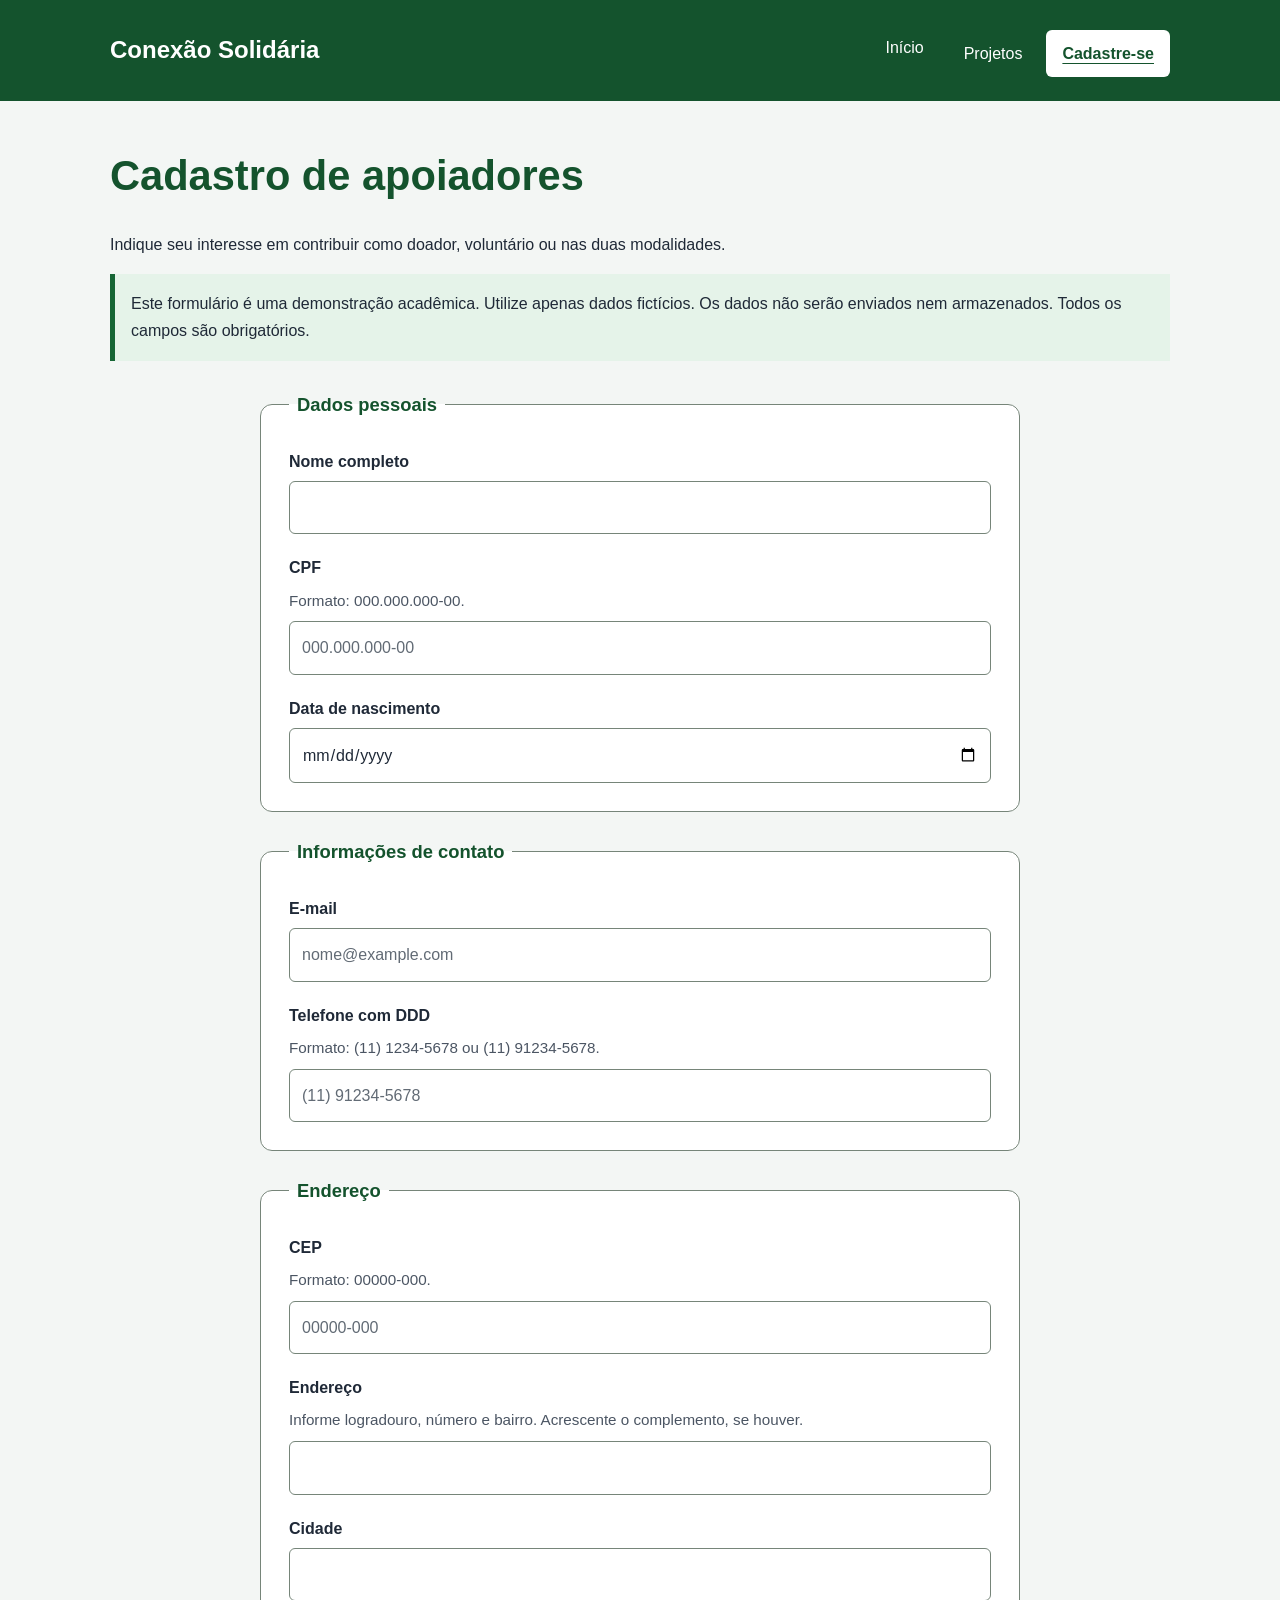
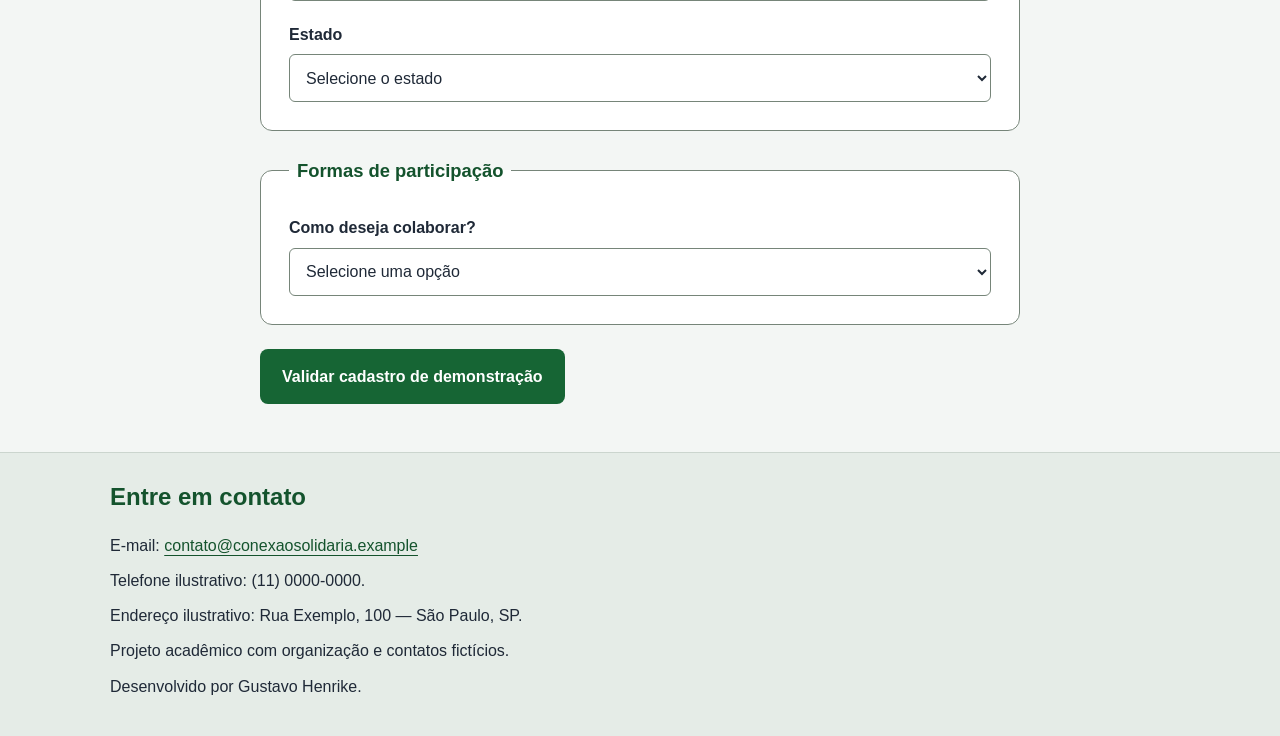
==== cadastro.html @ 3702cf41 "Adiciona páginas, estilos, scripts e imagens" ====
<!DOCTYPE html>
<html lang="pt-BR">
<head>
  <meta charset="UTF-8">
  <meta name="viewport" content="width=device-width, initial-scale=1.0">
  <meta name="description"
    content="Formulário demonstrativo de cadastro de apoiadores da Conexão Solidária.">
  <title>Conexão Solidária | Cadastro</title>
  <link rel="stylesheet" href="css/styles.css">
  <script src="js/script.js" defer></script>
</head>

<body>
  <a class="pular-conteudo" href="#conteudo">Ir para o conteúdo</a>

  <header>
    <p class="nome-ong">Conexão Solidária</p>

    <nav aria-label="Navegação principal">
      <ul>
        <li><a href="index.html">Início</a></li>
        <li><a href="projetos.html">Projetos</a></li>
        <li>
          <a href="cadastro.html" aria-current="page">Cadastre-se</a>
        </li>
      </ul>
    </nav>
  </header>

  <main id="conteudo">
    <h1>Cadastro de apoiadores</h1>
    <p>
      Indique seu interesse em contribuir como doador,
      voluntário ou nas duas modalidades.
    </p>
    <p id="aviso-cadastro">
      Este formulário é uma demonstração acadêmica.
      Utilize apenas dados fictícios. Os dados não serão
      enviados nem armazenados. Todos os campos são obrigatórios.
    </p>

    <noscript>
      <p>
        Ative o JavaScript para testar o formulário.
        O botão de demonstração permanece desativado sem ele.
      </p>
    </noscript>

    <form id="form-cadastro" aria-describedby="aviso-cadastro">
      <fieldset>
        <legend>Dados pessoais</legend>

        <div class="campo">
          <label for="nome">Nome completo</label>
          <input
            type="text"
            id="nome"
            name="nome"
            autocomplete="name"
            minlength="3"
            maxlength="120"
            required
          >
        </div>

        <div class="campo">
          <label for="cpf">CPF</label>
          <p id="cpf-ajuda">Formato: 000.000.000-00.</p>
          <input
            type="text"
            id="cpf"
            name="cpf"
            inputmode="numeric"
            minlength="14"
            maxlength="14"
            pattern="[0-9]{3}\.[0-9]{3}\.[0-9]{3}\-[0-9]{2}"
            placeholder="000.000.000-00"
            title="Informe o CPF no formato 000.000.000-00."
            aria-describedby="cpf-ajuda"
            required
          >
        </div>

        <div class="campo">
          <label for="nascimento">Data de nascimento</label>
          <input
            type="date"
            id="nascimento"
            name="nascimento"
            autocomplete="bday"
            required
          >
        </div>
      </fieldset>

      <fieldset>
        <legend>Informações de contato</legend>

        <div class="campo">
          <label for="email">E-mail</label>
          <input
            type="email"
            id="email"
            name="email"
            autocomplete="email"
            maxlength="254"
            placeholder="nome@example.com"
            required
          >
        </div>

        <div class="campo">
          <label for="telefone">Telefone com DDD</label>
          <p id="telefone-ajuda">
            Formato: (11) 1234-5678 ou (11) 91234-5678.
          </p>
          <input
            type="tel"
            id="telefone"
            name="telefone"
            autocomplete="tel"
            minlength="14"
            maxlength="15"
            pattern="\([0-9]{2}\) [0-9]{4,5}\-[0-9]{4}"
            placeholder="(11) 91234-5678"
            title="Informe o DDD e o telefone no formato indicado."
            aria-describedby="telefone-ajuda"
            required
          >
        </div>
      </fieldset>

      <fieldset>
        <legend>Endereço</legend>

        <div class="campo">
          <label for="cep">CEP</label>
          <p id="cep-ajuda">Formato: 00000-000.</p>
          <input
            type="text"
            id="cep"
            name="cep"
            inputmode="numeric"
            autocomplete="postal-code"
            minlength="9"
            maxlength="9"
            pattern="[0-9]{5}\-[0-9]{3}"
            placeholder="00000-000"
            title="Informe o CEP no formato 00000-000."
            aria-describedby="cep-ajuda"
            required
          >
        </div>

        <div class="campo">
          <label for="endereco">Endereço</label>
          <p id="endereco-ajuda">
            Informe logradouro, número e bairro.
            Acrescente o complemento, se houver.
          </p>
          <input
            type="text"
            id="endereco"
            name="endereco"
            maxlength="200"
            aria-describedby="endereco-ajuda"
            required
          >
        </div>

        <div class="campo">
          <label for="cidade">Cidade</label>
          <input
            type="text"
            id="cidade"
            name="cidade"
            autocomplete="address-level2"
            maxlength="100"
            required
          >
        </div>

        <div class="campo">
          <label for="estado">Estado</label>
          <select
            id="estado"
            name="estado"
            autocomplete="address-level1"
            required
          >
            <option value="">Selecione o estado</option>
            <option value="AC">Acre</option>
            <option value="AL">Alagoas</option>
            <option value="AP">Amapá</option>
            <option value="AM">Amazonas</option>
            <option value="BA">Bahia</option>
            <option value="CE">Ceará</option>
            <option value="DF">Distrito Federal</option>
            <option value="ES">Espírito Santo</option>
            <option value="GO">Goiás</option>
            <option value="MA">Maranhão</option>
            <option value="MT">Mato Grosso</option>
            <option value="MS">Mato Grosso do Sul</option>
            <option value="MG">Minas Gerais</option>
            <option value="PA">Pará</option>
            <option value="PB">Paraíba</option>
            <option value="PR">Paraná</option>
            <option value="PE">Pernambuco</option>
            <option value="PI">Piauí</option>
            <option value="RJ">Rio de Janeiro</option>
            <option value="RN">Rio Grande do Norte</option>
            <option value="RS">Rio Grande do Sul</option>
            <option value="RO">Rondônia</option>
            <option value="RR">Roraima</option>
            <option value="SC">Santa Catarina</option>
            <option value="SP">São Paulo</option>
            <option value="SE">Sergipe</option>
            <option value="TO">Tocantins</option>
          </select>
        </div>
      </fieldset>

      <fieldset>
        <legend>Formas de participação</legend>

        <div class="campo">
          <label for="participacao">Como deseja colaborar?</label>
          <select id="participacao" name="participacao" required>
            <option value="">Selecione uma opção</option>
            <option value="doador">Doador</option>
            <option value="voluntario">Voluntário</option>
            <option value="ambos">Doador e voluntário</option>
          </select>
        </div>
      </fieldset>

      <button
        class="botao"
        type="button"
        id="botao-cadastro"
        disabled
      >
        Validar cadastro de demonstração
      </button>

      <p id="mensagem-cadastro" role="status"></p>
    </form>
  </main>

  <footer>
    <h2>Entre em contato</h2>

    <address>
      <p>
        E-mail:
        <a href="mailto:contato@conexaosolidaria.example">
          contato@conexaosolidaria.example
        </a>
      </p>
      <p>Telefone ilustrativo: (11) 0000-0000.</p>
      <p>Endereço ilustrativo: Rua Exemplo, 100 — São Paulo, SP.</p>
    </address>

    <p>Projeto acadêmico com organização e contatos fictícios.</p>
    <p>Desenvolvido por Gustavo Henrike.</p>
  </footer>
</body>
</html>
---- css/styles.css ----
/* Cores e medidas compartilhadas */
:root {
  --cor-primaria: #166534;
  --cor-primaria-escura: #14532d;
  --cor-fundo: #f3f6f4;
  --cor-superficie: #ffffff;
  --cor-texto: #1f2937;
  --cor-secundaria: #4b5563;
  --cor-borda: #768579;
  --cor-foco: #1d4ed8;
  --raio: 12px;
}

/* Configurações gerais */
* {
  box-sizing: border-box;
}

body {
  margin: 0;
  font-family: Arial, Helvetica, sans-serif;
  font-size: 1rem;
  line-height: 1.7;
  color: var(--cor-texto);
  background-color: var(--cor-fundo);
}

h1,
h2,
h3 {
  line-height: 1.3;
}

h1 {
  margin-top: 0;
  font-size: clamp(1.8rem, 4vw, 2.6rem);
  color: var(--cor-primaria-escura);
}

h2 {
  font-size: 1.5rem;
  color: var(--cor-primaria-escura);
}

h3 {
  font-size: 1.2rem;
}

p,
li,
a {
  overflow-wrap: anywhere;
}

a {
  color: var(--cor-primaria-escura);
  text-underline-offset: 4px;
}

a:hover {
  text-decoration-thickness: 3px;
}

a:focus-visible,
button:focus-visible,
input:focus-visible,
select:focus-visible {
  outline: 3px solid var(--cor-foco);
  outline-offset: 4px;
}

/* Atalho acessível pelo teclado */
.pular-conteudo {
  position: absolute;
  top: 12px;
  left: 12px;
  z-index: 10;
  padding: 12px 18px;
  color: var(--cor-texto);
  background-color: var(--cor-superficie);
  border: 2px solid var(--cor-foco);
  border-radius: 6px;
  transform: translateY(-200%);
}

.pular-conteudo:focus {
  transform: translateY(0);
}

/* Cabeçalho e navegação */
header {
  padding: 24px max(20px, calc((100% - 1060px) / 2));
  color: #ffffff;
  background-color: var(--cor-primaria-escura);
}

.nome-ong {
  margin: 0;
  font-size: 1.5rem;
  font-weight: bold;
}

nav ul {
  display: flex;
  flex-wrap: wrap;
  gap: 8px;
  margin: 16px 0 0;
  padding: 0;
  list-style: none;
}

nav a {
  display: block;
  padding: 10px 16px;
  color: #ffffff;
  border-radius: 6px;
  text-decoration: none;
}

nav a:hover {
  color: var(--cor-primaria-escura);
  background-color: #dcfce7;
}

nav a[aria-current="page"] {
  color: var(--cor-primaria-escura);
  background-color: #ffffff;
  font-weight: bold;
  text-decoration: underline;
}

header a:focus-visible {
  outline-color: #ffffff;
}

/* Conteúdo das páginas */
main {
  width: min(100% - 32px, 1060px);
  margin: 32px auto;
}

section {
  margin-top: 24px;
  padding: 24px;
  background-color: var(--cor-superficie);
  border-radius: var(--raio);
  box-shadow: 0 3px 12px rgb(0 0 0 / 6%);
}

section > h2 {
  margin-top: 0;
}

section > :last-child {
  margin-bottom: 0;
}

li + li {
  margin-top: 6px;
}

/* Imagem institucional */
picture {
  display: block;
}

.imagem-apresentacao {
  display: block;
  max-width: 100%;
  height: auto;
  margin: 20px auto 0;
  border-radius: var(--raio);
}

/* Projetos sociais */
.lista-projetos {
  display: grid;
  gap: 20px;
}

.card {
  min-width: 0;
  padding: 20px;
  border: 1px solid #cbd5ce;
  border-top: 5px solid var(--cor-primaria);
  border-radius: 8px;
  background-color: #f8faf8;
}

.card h3 {
  margin-top: 0;
  color: var(--cor-primaria-escura);
}

.card p {
  margin-bottom: 0;
}

/* Links de ação e botão do formulário */
.botao {
  display: inline-block;
  max-width: 100%;
  padding: 12px 20px;
  border: 2px solid transparent;
  border-radius: 8px;
  font: inherit;
  font-weight: bold;
  text-align: center;
  text-decoration: none;
  color: #ffffff;
  background-color: var(--cor-primaria);
  cursor: pointer;
}

.botao:hover {
  background-color: var(--cor-primaria-escura);
  text-decoration: underline;
}

.botao:disabled {
  color: #ffffff;
  background-color: #4b5563;
  cursor: not-allowed;
}

/* Formulário */
#aviso-cadastro {
  padding: 16px;
  border-left: 5px solid var(--cor-primaria);
  background-color: #e5f3e9;
}

form {
  max-width: 760px;
  margin: 28px auto;
}

fieldset {
  min-width: 0;
  margin: 0 0 24px;
  padding: 20px;
  border: 1px solid var(--cor-borda);
  border-radius: var(--raio);
  background-color: var(--cor-superficie);
}

legend {
  max-width: 100%;
  padding: 0 8px;
  font-size: 1.15rem;
  font-weight: bold;
  color: var(--cor-primaria-escura);
}

.campo + .campo {
  margin-top: 20px;
}

label {
  display: block;
  margin-bottom: 6px;
  font-weight: bold;
}

.campo p {
  margin: 0 0 8px;
  font-size: 0.95rem;
  color: var(--cor-secundaria);
}

input,
select {
  display: block;
  width: 100%;
  min-width: 0;
  min-height: 48px;
  padding: 12px;
  border: 1px solid var(--cor-borda);
  border-radius: 6px;
  font: inherit;
  color: var(--cor-texto);
  background-color: var(--cor-superficie);
}

input::placeholder {
  color: #626b75;
  opacity: 1;
}

input:focus,
select:focus {
  border-color: var(--cor-foco);
}

#mensagem-cadastro:empty {
  display: none;
}

#mensagem-cadastro:not(:empty) {
  padding: 16px;
  border-left: 5px solid var(--cor-primaria);
  border-radius: 6px;
  color: var(--cor-primaria-escura);
  background-color: #dcfce7;
}

/* Rodapé */
footer {
  padding: 28px max(20px, calc((100% - 1060px) / 2));
  border-top: 1px solid #cbd5ce;
  background-color: #e5ece7;
}

footer h2 {
  margin-top: 0;
}

address {
  font-style: normal;
}

footer p {
  margin: 8px 0;
}

/* Adaptação para telas maiores */
@media (min-width: 768px) {
  header {
    display: flex;
    align-items: center;
    justify-content: space-between;
    gap: 24px;
  }

  nav ul {
    margin-top: 0;
  }

  .lista-projetos {
    grid-template-columns: repeat(3, minmax(0, 1fr));
  }

  main {
    margin-top: 48px;
    margin-bottom: 48px;
  }

  section,
  fieldset {
    padding: 28px;
  }
}
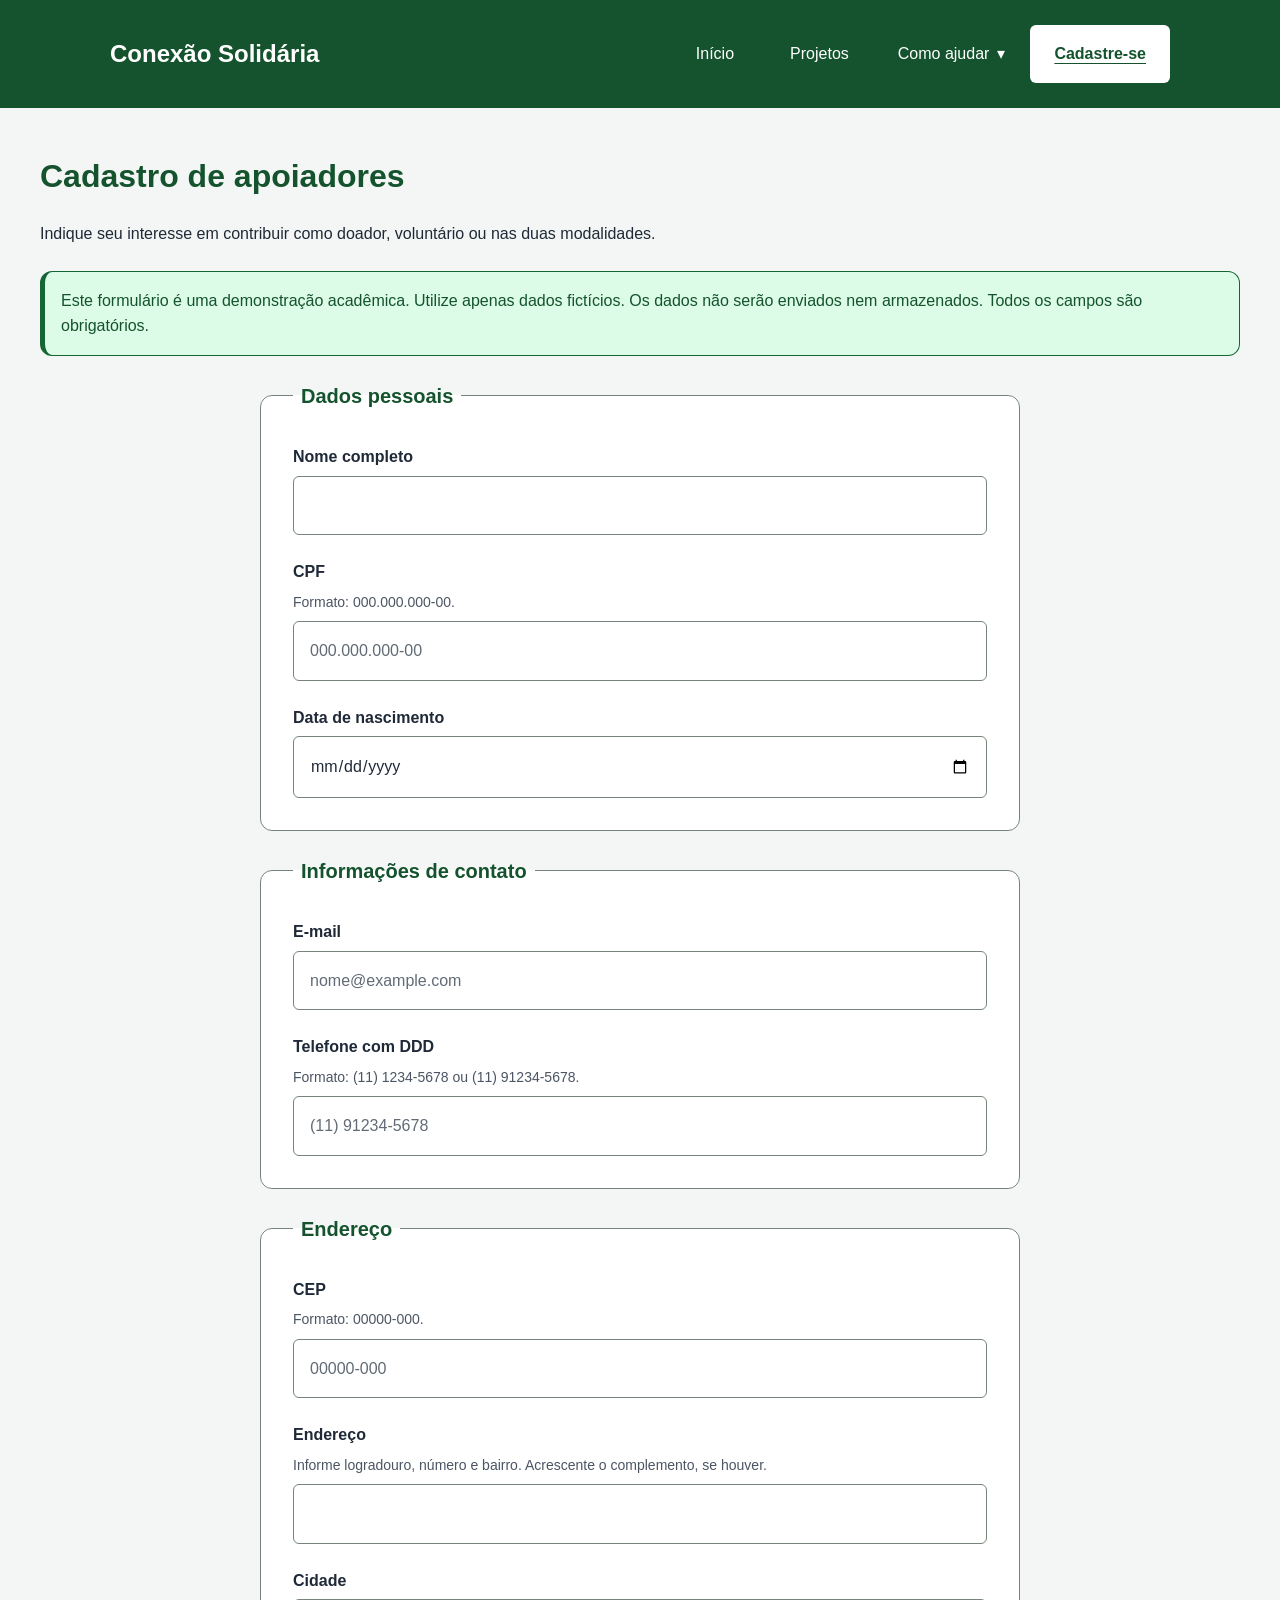
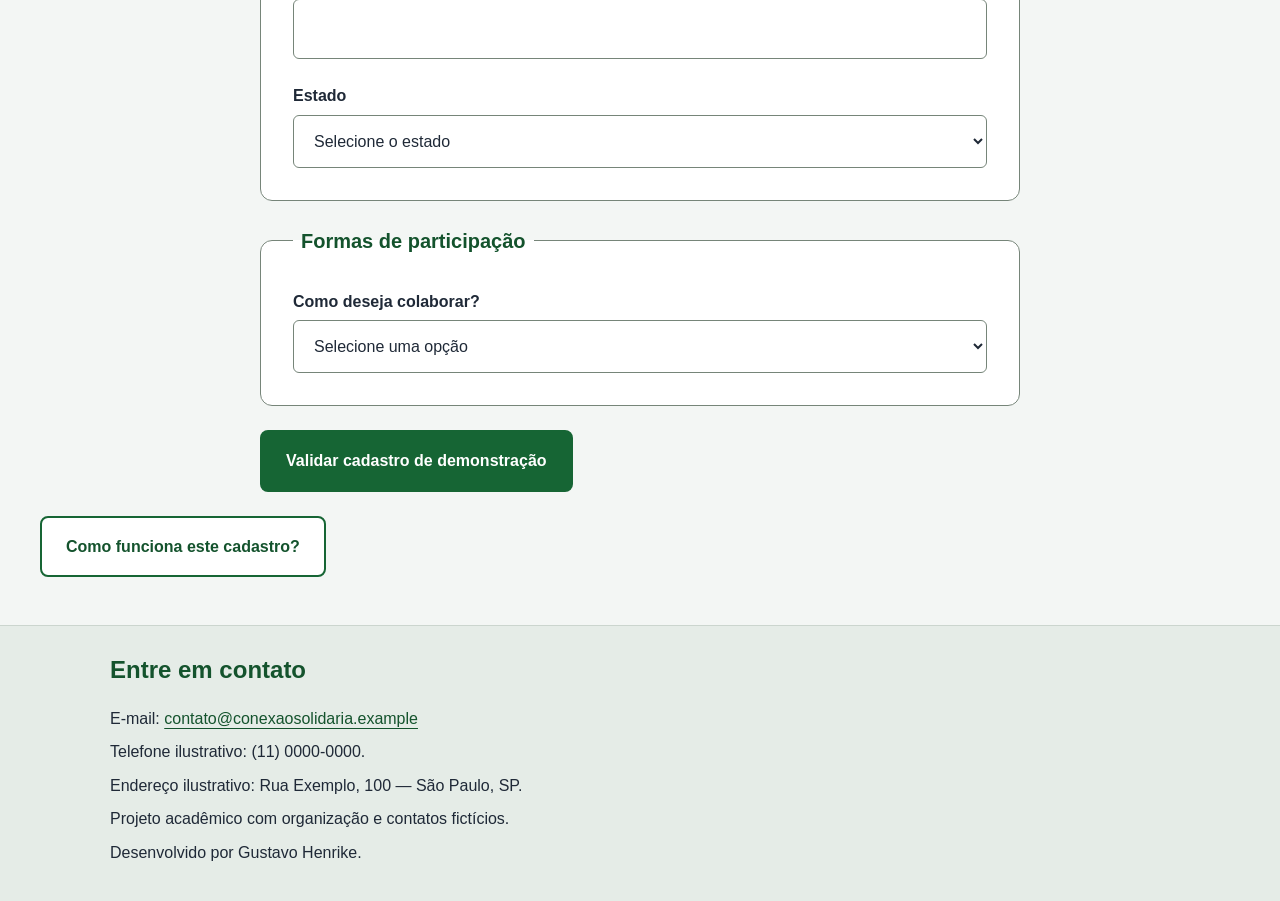
==== commit 42bfb3a7: "Adiciona estilos responsivos e componentes" ====
--- a/cadastro.html
+++ b/cadastro.html
@@ -17,14 +17,50 @@
     <p class="nome-ong">Conexão Solidária</p>
 
     <nav aria-label="Navegação principal">
-      <ul>
-        <li><a href="index.html">Início</a></li>
-        <li><a href="projetos.html">Projetos</a></li>
+  <button
+    class="menu-toggle"
+    type="button"
+    aria-controls="menu-principal"
+    aria-expanded="false"
+    hidden
+  >
+    <span aria-hidden="true">☰</span>
+    Menu
+  </button>
+
+  <ul id="menu-principal">
+    <li><a href="index.html">Início</a></li>
+    <li><a href="projetos.html">Projetos</a></li>
+
+    <li class="menu-dropdown">
+      <button
+        class="submenu-toggle"
+        type="button"
+        aria-controls="submenu-ajudar"
+        aria-expanded="true"
+      >
+        Como ajudar
+        <span aria-hidden="true">▾</span>
+      </button>
+
+      <ul id="submenu-ajudar" class="submenu">
         <li>
-          <a href="cadastro.html" aria-current="page">Cadastre-se</a>
+          <a href="projetos.html#contribuicao">
+            Contribuição financeira
+          </a>
+        </li>
+        <li>
+          <a href="projetos.html#voluntariado">
+            Trabalho voluntário
+          </a>
         </li>
       </ul>
-    </nav>
+    </li>
+
+    <li><a href="cadastro.html" aria-current="page">Cadastre-se</a></li>
+  </ul>
+</nav>
+
   </header>
 
   <main id="conteudo">
@@ -245,6 +281,16 @@
 
       <p id="mensagem-cadastro" role="status"></p>
     </form>
+
+    <button
+  class="botao botao--secundario"
+  type="button"
+  id="abrir-modal"
+  aria-haspopup="dialog"
+>
+  Como funciona este cadastro?
+</button>
+
   </main>
 
   <footer>
@@ -264,5 +310,32 @@
     <p>Projeto acadêmico com organização e contatos fictícios.</p>
     <p>Desenvolvido por Gustavo Henrike.</p>
   </footer>
+
+  <dialog
+  class="modal"
+  id="modal-cadastro"
+  aria-labelledby="modal-titulo"
+  aria-describedby="modal-descricao"
+>
+  <h2 id="modal-titulo">Sobre o cadastro demonstrativo</h2>
+
+  <p id="modal-descricao">
+    Este formulário faz parte de um projeto acadêmico da
+    Conexão Solidária, uma ONG fictícia.
+  </p>
+
+  <p>
+    Utilize dados fictícios para testar os campos e as validações.
+    Ao concluir, será exibida uma mensagem na página.
+    Nenhum dado será enviado ou armazenado.
+  </p>
+
+  <form method="dialog" class="modal__acoes">
+    <button class="botao" type="submit" autofocus>
+      Entendi, fechar
+    </button>
+  </form>
+</dialog>
+
 </body>
 </html>
--- a/css/styles.css
+++ b/css/styles.css
@@ -1,14 +1,39 @@
 /* Cores e medidas compartilhadas */
 :root {
+  /* Paleta de cores */
   --cor-primaria: #166534;
   --cor-primaria-escura: #14532d;
+  --cor-primaria-clara: #dcfce7;
+  --cor-destaque: #92400e;
   --cor-fundo: #f3f6f4;
   --cor-superficie: #ffffff;
   --cor-texto: #1f2937;
   --cor-secundaria: #4b5563;
   --cor-borda: #768579;
   --cor-foco: #1d4ed8;
+  --cor-erro: #b91c1c;
+
+  /* Família e escala tipográfica */
+  --fonte-principal: Arial, Helvetica, sans-serif;
+  --texto-pequeno: 0.875rem;
+  --texto-base: 1rem;
+  --titulo-pequeno: 1.25rem;
+  --titulo-medio: 1.5rem;
+  --titulo-grande: 2rem;
+  --altura-linha-texto: 1.6;
+  --altura-linha-titulo: 1.3;
+
+  /* Espaçamentos: múltiplos de 8 px na base padrão */
+  --espaco-1: 0.5rem;
+  --espaco-2: 1rem;
+  --espaco-3: 1.5rem;
+  --espaco-4: 2rem;
+  --espaco-5: 3rem;
+  --espaco-6: 4rem;
+
+  /* Acabamento dos componentes */
   --raio: 12px;
+  --sombra-suave: 0 3px 12px rgb(0 0 0 / 6%);
 }
 
 /* Configurações gerais */
@@ -349,4 +374,548 @@
   fieldset {
     padding: 28px;
   }
+}
+
+/* Aplicação das variáveis do Design System */
+body {
+  font-family: var(--fonte-principal);
+  font-size: var(--texto-base);
+  line-height: var(--altura-linha-texto);
+}
+
+h1,
+h2,
+h3 {
+  line-height: var(--altura-linha-titulo);
+}
+
+h1 {
+  font-size: var(--titulo-grande);
+}
+
+h2,
+.nome-ong {
+  font-size: var(--titulo-medio);
+}
+
+h3,
+legend {
+  font-size: var(--titulo-pequeno);
+}
+
+.campo p {
+  font-size: var(--texto-pequeno);
+}
+
+main {
+  margin-block: var(--espaco-5);
+}
+
+section,
+fieldset {
+  padding: var(--espaco-3);
+}
+
+section {
+  margin-top: var(--espaco-3);
+  box-shadow: var(--sombra-suave);
+}
+
+fieldset {
+  margin-bottom: var(--espaco-3);
+}
+
+.lista-projetos,
+header {
+  gap: var(--espaco-3);
+}
+
+.card {
+  padding: var(--espaco-3);
+}
+
+.campo + .campo {
+  margin-top: var(--espaco-3);
+}
+
+nav ul {
+  gap: var(--espaco-1);
+}
+
+nav a,
+.botao {
+  padding: var(--espaco-2) var(--espaco-3);
+}
+
+input,
+select {
+  padding: var(--espaco-2);
+}
+
+#aviso-cadastro,
+#mensagem-cadastro:not(:empty) {
+  padding: var(--espaco-2);
+  background-color: var(--cor-primaria-clara);
+}
+
+/* Grid principal: 12 colunas */
+main {
+  display: grid;
+  grid-template-columns: repeat(12, minmax(0, 1fr));
+  gap: var(--espaco-2);
+  width: calc(100% - 2rem);
+  max-width: 1200px;
+  margin-inline: auto;
+}
+
+/* Por padrão, cada bloco ocupa a largura completa */
+main > * {
+  grid-column: 1 / -1;
+  min-width: 0;
+  margin-block: 0;
+}
+
+/* Formulário centralizado dentro da área disponível */
+main > form {
+  width: 100%;
+  max-width: 760px;
+  justify-self: center;
+}
+
+/* Grid interno dos projetos */
+.lista-projetos {
+  display: grid;
+  grid-template-columns: repeat(12, minmax(0, 1fr));
+  gap: var(--espaco-2);
+}
+
+.lista-projetos > .card {
+  grid-column: span 12;
+}
+
+/* 1. Celulares maiores */
+@media (min-width: 480px) {
+  main {
+    gap: var(--espaco-3);
+  }
+}
+
+/* 2. Tablets pequenos */
+@media (min-width: 640px) {
+  main {
+    width: calc(100% - 3rem);
+  }
+
+  main > section,
+  main fieldset {
+    padding: var(--espaco-4);
+  }
+}
+
+/* 3. Tablets e telas intermediárias */
+@media (min-width: 768px) {
+  .lista-projetos > .card {
+    grid-column: span 6;
+  }
+
+  .lista-projetos > .card:last-child {
+    grid-column: 1 / -1;
+  }
+}
+
+/* 4. Notebooks e desktops */
+@media (min-width: 1024px) {
+  main > section[aria-labelledby="missao"],
+  main > section[aria-labelledby="valores"] {
+    grid-column: span 6;
+  }
+
+  .lista-projetos > .card {
+    grid-column: span 4;
+  }
+
+  .lista-projetos > .card:last-child {
+    grid-column: span 4;
+  }
+}
+
+/* 5. Telas amplas */
+@media (min-width: 1440px) {
+  main {
+    gap: var(--espaco-4);
+  }
+
+  .lista-projetos {
+    gap: var(--espaco-3);
+  }
+
+  main > section {
+    padding: var(--espaco-5);
+  }
+}
+
+/* Flexbox nos componentes internos */
+header {
+  display: flex;
+  flex-direction: column;
+  align-items: stretch;
+  gap: var(--espaco-2);
+}
+
+nav {
+  min-width: 0;
+}
+
+nav ul {
+  display: flex;
+  flex-wrap: wrap;
+  align-items: center;
+  justify-content: flex-start;
+  gap: var(--espaco-1);
+  margin: 0;
+}
+
+/* O gap controla o espaçamento entre os itens do menu */
+nav li + li {
+  margin-top: 0;
+}
+
+/* Grid posiciona os cartões; Flexbox organiza seu conteúdo */
+.card {
+  display: flex;
+  flex-direction: column;
+  align-items: stretch;
+  gap: var(--espaco-2);
+}
+
+.card > h3,
+.card > p {
+  margin: 0;
+}
+
+/* Reutiliza o breakpoint de 768px */
+@media (min-width: 768px) {
+  header {
+    flex-direction: row;
+    flex-wrap: wrap;
+    align-items: center;
+    justify-content: space-between;
+    gap: var(--espaco-3);
+  }
+}
+
+/* Navegação com submenu e botão mobile */
+.menu-toggle,
+.submenu-toggle {
+  display: inline-flex;
+  align-items: center;
+  justify-content: space-between;
+  gap: var(--espaco-1);
+  padding: var(--espaco-2);
+  border: 1px solid transparent;
+  border-radius: 6px;
+  font: inherit;
+  color: #ffffff;
+  background-color: transparent;
+  cursor: pointer;
+}
+
+.menu-toggle {
+  border-color: currentColor;
+}
+
+/* Respeita o estado oculto mesmo com display flex */
+.menu-toggle[hidden],
+#menu-principal[hidden],
+.submenu[hidden] {
+  display: none;
+}
+
+#menu-principal {
+  display: flex;
+  flex-direction: column;
+  align-items: stretch;
+  gap: var(--espaco-1);
+  margin-top: var(--espaco-2);
+}
+
+.menu-dropdown {
+  position: relative;
+}
+
+.submenu-toggle {
+  width: 100%;
+  text-align: left;
+}
+
+nav .submenu {
+  display: flex;
+  flex-direction: column;
+  align-items: stretch;
+  gap: var(--espaco-1);
+  margin: var(--espaco-1) 0 0;
+  padding: var(--espaco-1);
+  list-style: none;
+  border: 1px solid var(--cor-borda);
+  border-radius: 8px;
+  background-color: var(--cor-superficie);
+}
+
+nav .submenu a {
+  color: var(--cor-texto);
+}
+
+.menu-toggle,
+.submenu-toggle,
+nav a {
+  transition:
+    background-color 180ms ease,
+    color 180ms ease;
+}
+
+.menu-toggle:hover,
+.submenu-toggle:hover,
+.submenu-toggle[aria-expanded="true"] {
+  color: var(--cor-primaria-escura);
+  background-color: var(--cor-primaria-clara);
+}
+
+header button:focus-visible {
+  outline: 3px solid #ffffff;
+  outline-offset: 3px;
+}
+
+nav .submenu a:focus-visible {
+  outline-color: var(--cor-foco);
+}
+
+/* Navegação horizontal em telas maiores */
+@media (min-width: 768px) {
+  #menu-principal {
+    flex-direction: row;
+    flex-wrap: wrap;
+    align-items: center;
+    margin-top: 0;
+  }
+
+  .submenu-toggle {
+    width: auto;
+  }
+
+  nav .submenu {
+    position: absolute;
+    top: 100%;
+    right: 0;
+    z-index: 20;
+    width: 260px;
+    margin-top: 0;
+    box-shadow: var(--sombra-suave);
+  }
+}
+
+/* Respeita a preferência por menos movimento */
+@media (prefers-reduced-motion: reduce) {
+  .menu-toggle,
+  .submenu-toggle,
+  nav a {
+    transition: none;
+  }
+}
+
+/* Cartões: destaque visual sem indicar que são clicáveis */
+.card {
+  transition:
+    border-color 180ms ease,
+    box-shadow 180ms ease;
+}
+
+.card:hover,
+.card:focus-within {
+  border-color: var(--cor-primaria);
+  box-shadow: var(--sombra-suave);
+}
+
+/* Estados dos botões */
+.botao,
+.menu-toggle,
+.submenu-toggle {
+  transition:
+    background-color 180ms ease,
+    color 180ms ease,
+    box-shadow 180ms ease;
+}
+
+.botao:not(:disabled):hover {
+  background-color: var(--cor-primaria-escura);
+  box-shadow: 0 4px 12px rgb(0 0 0 / 18%);
+}
+
+.botao:focus-visible {
+  outline: 3px solid var(--cor-foco);
+  outline-offset: 4px;
+}
+
+.menu-toggle:focus-visible,
+.submenu-toggle:focus-visible {
+  outline: 3px solid #ffffff;
+  outline-offset: 4px;
+}
+
+.botao:not(:disabled):active {
+  background-color: var(--cor-primaria-escura);
+  box-shadow: inset 0 2px 5px rgb(0 0 0 / 30%);
+}
+
+.menu-toggle:not(:disabled):active,
+.submenu-toggle:not(:disabled):active {
+  color: var(--cor-primaria-escura);
+  background-color: var(--cor-primaria-clara);
+  box-shadow: inset 0 2px 5px rgb(0 0 0 / 25%);
+}
+
+.botao:disabled,
+.menu-toggle:disabled,
+.submenu-toggle:disabled {
+  color: #ffffff;
+  background-color: var(--cor-secundaria);
+  opacity: 1;
+  box-shadow: none;
+  text-decoration: none;
+  cursor: not-allowed;
+}
+
+/* Feedback após interação ou tentativa de envio */
+.campo input,
+.campo select {
+  transition:
+    border-color 180ms ease,
+    background-color 180ms ease;
+}
+
+.campo .foi-interagido:valid {
+  border: 2px solid var(--cor-primaria);
+  background-color: #f0fdf4;
+}
+
+.campo .foi-interagido:invalid {
+  border: 2px solid var(--cor-erro);
+  background-color: #fef2f2;
+}
+
+.campo .mensagem-campo {
+  margin-top: var(--espaco-1);
+  font-size: var(--texto-pequeno);
+}
+
+.campo .mensagem-campo[data-estado="erro"] {
+  color: var(--cor-erro);
+}
+
+.campo .mensagem-campo[data-estado="sucesso"] {
+  color: var(--cor-primaria-escura);
+}
+
+/* Mantém o foco identificável mesmo em campos inválidos */
+.campo input:focus-visible,
+.campo select:focus-visible {
+  outline: 3px solid var(--cor-foco);
+  outline-offset: 4px;
+}
+
+@media (prefers-reduced-motion: reduce) {
+  .card,
+  .botao,
+  .menu-toggle,
+  .submenu-toggle,
+  .campo input,
+  .campo select {
+    transition: none;
+  }
+}
+
+/* Etiquetas dos projetos */
+.badge {
+  display: inline-flex;
+  align-items: center;
+  align-self: flex-start;
+  max-width: 100%;
+  padding: var(--espaco-1) var(--espaco-2);
+  border-radius: 999px;
+  font-size: var(--texto-pequeno);
+  font-weight: bold;
+  line-height: 1.4;
+  color: var(--cor-primaria-escura);
+  background-color: var(--cor-primaria-clara);
+}
+
+.badge--educacao {
+  color: #1e3a8a;
+  background-color: #dbeafe;
+}
+
+.badge--comunidade {
+  color: var(--cor-destaque);
+  background-color: #fef3c7;
+}
+
+/* Alerta informativo existente */
+#aviso-cadastro {
+  padding: var(--espaco-2);
+  border: 1px solid var(--cor-primaria);
+  border-left-width: 5px;
+  border-radius: var(--raio);
+  color: var(--cor-primaria-escura);
+  background-color: var(--cor-primaria-clara);
+}
+
+/* Alerta de sucesso existente */
+#mensagem-cadastro:not(:empty) {
+  padding: var(--espaco-3);
+  border: 2px solid var(--cor-primaria);
+  border-radius: var(--raio);
+  color: var(--cor-primaria-escura);
+  background-color: var(--cor-primaria-clara);
+  font-weight: bold;
+}
+
+/* Botão para informações complementares */
+.botao--secundario {
+  justify-self: start;
+  color: var(--cor-primaria-escura);
+  background-color: var(--cor-superficie);
+  border-color: var(--cor-primaria);
+}
+
+.botao--secundario:not(:disabled):hover,
+.botao--secundario:not(:disabled):active {
+  color: var(--cor-primaria-escura);
+  background-color: var(--cor-primaria-clara);
+}
+
+/* Modal */
+.modal {
+  width: min(560px, calc(100% - 2rem));
+  max-height: calc(100dvh - 2rem);
+  margin: auto;
+  padding: var(--espaco-3);
+  overflow-y: auto;
+  border: 2px solid var(--cor-primaria);
+  border-radius: var(--raio);
+  color: var(--cor-texto);
+  background-color: var(--cor-superficie);
+  box-shadow: 0 16px 48px rgb(0 0 0 / 25%);
+}
+
+.modal::backdrop {
+  background-color: rgb(0 0 0 / 60%);
+}
+
+.modal h2 {
+  margin-top: 0;
+}
+
+.modal__acoes {
+  display: flex;
+  justify-content: flex-end;
+  margin: var(--espaco-3) 0 0;
 }
